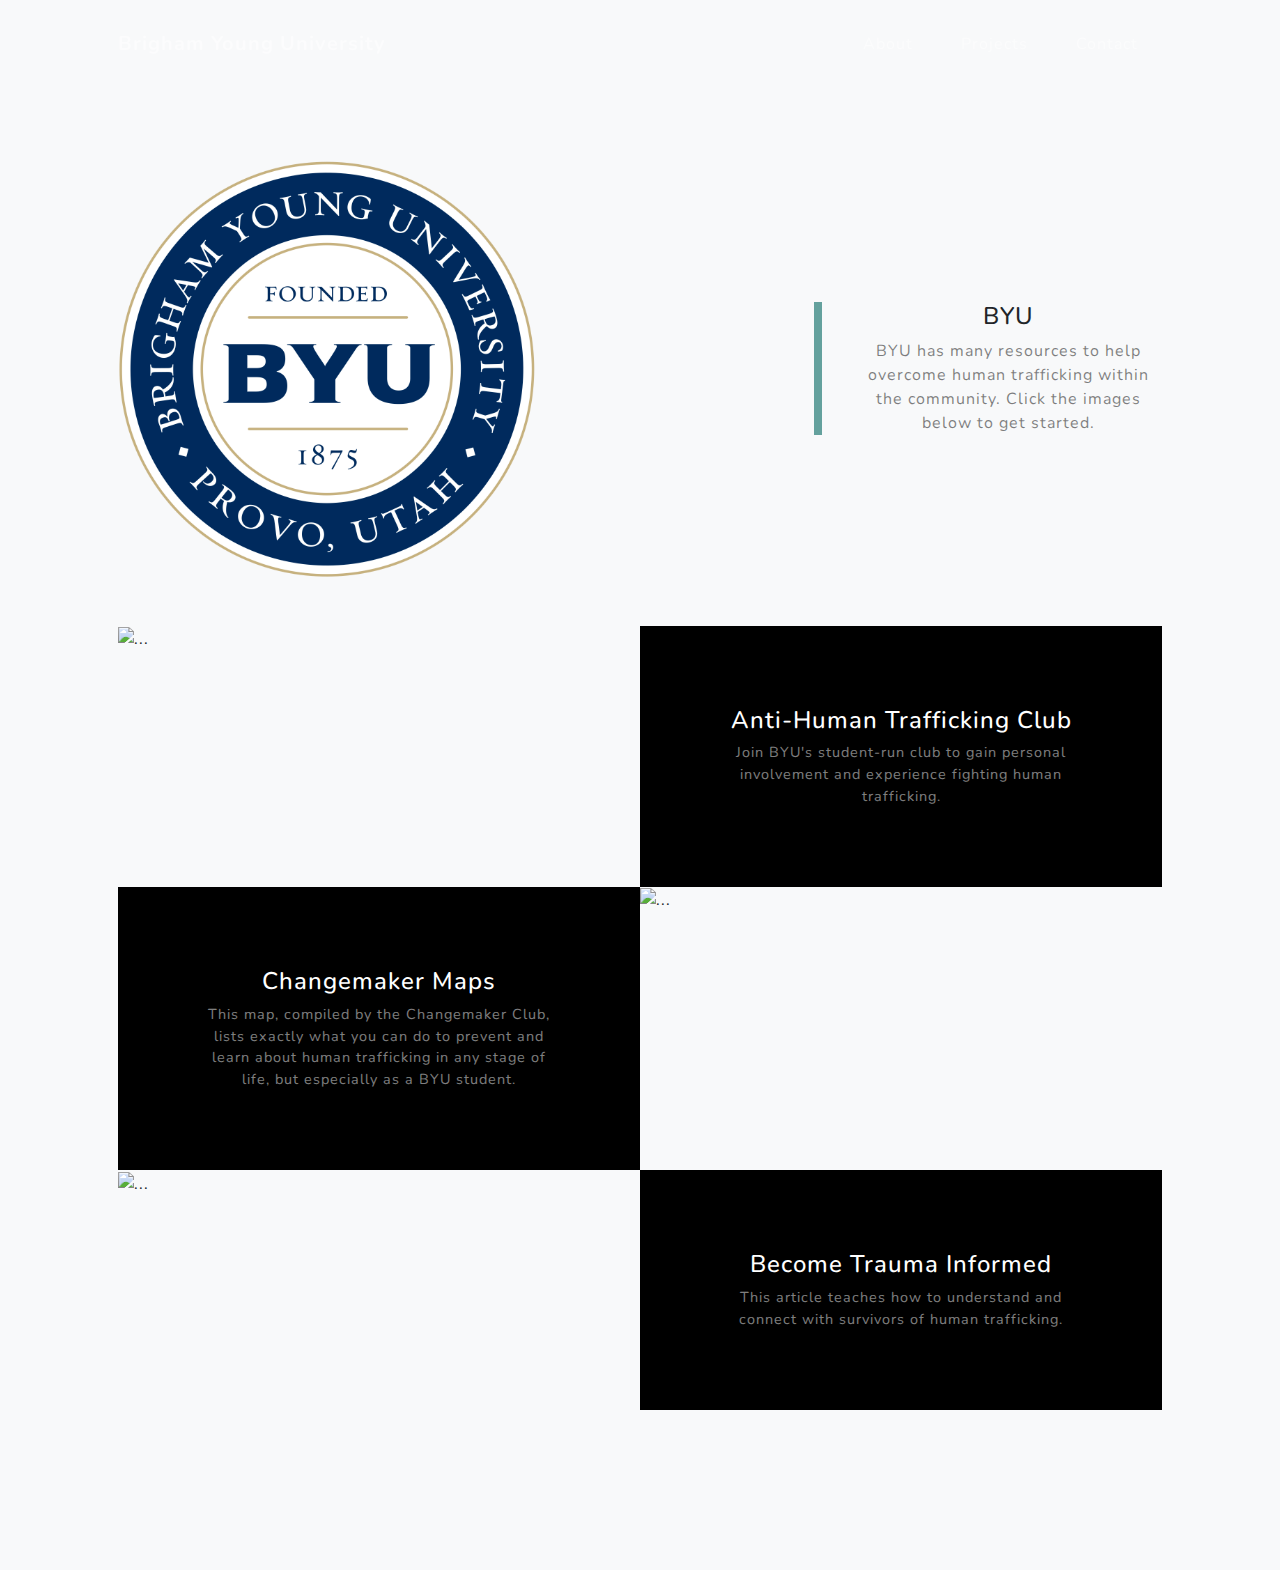
==== html/BYU.html @ d2949d3d "Add files via upload" ====
<!DOCTYPE html>
<html lang="en">
    <head>
        <meta charset="utf-8" />
        <meta name="viewport" content="width=device-width, initial-scale=1, shrink-to-fit=no" />
        <meta name="description" content="" />
        <meta name="author" content="" />
        <title>Projects- How to give</title>
        <link rel="icon" type="image/x-icon" href="../assets/favicon.ico" />
        <!-- Font Awesome icons (free version)-->
        <script src="https://use.fontawesome.com/releases/v6.3.0/js/all.js" crossorigin="anonymous"></script>
        <!-- Google fonts-->
        <link href="https://fonts.googleapis.com/css?family=Varela+Round" rel="stylesheet" />
        <link href="https://fonts.googleapis.com/css?family=Nunito:200,200i,300,300i,400,400i,600,600i,700,700i,800,800i,900,900i" rel="stylesheet" />
        <!-- Core theme CSS (includes Bootstrap)-->
        <link href="../css/styles.css" rel="stylesheet" />
    </head>
    <body>
      <!-- Navigation-->
      <nav class="navbar navbar-expand-lg navbar-light fixed-top" id="mainNav">
        <div class="container px-4 px-lg-5">
            <a class="navbar-brand" href="#page-top">Brigham Young University</a>
            <button class="navbar-toggler navbar-toggler-right" type="button" data-bs-toggle="collapse" data-bs-target="#navbarResponsive" aria-controls="navbarResponsive" aria-expanded="false" aria-label="Toggle navigation">
                Menu
                <i class="fas fa-bars"></i>
            </button>
            <div class="collapse navbar-collapse" id="navbarResponsive">
                <ul class="navbar-nav ms-auto">
                    <li class="nav-item"><a class="nav-link" href="../index.html">About</a></li>
                    <li class="nav-item"><a class="nav-link" href="projects.html">Projects</a></li>
                    <li class="nav-item"><a class="nav-link" href="contact.html">Contact</a></li>
                </ul>
            </div>
        </div>
    </nav>
    <section class="projects-section bg-light" id="projects">
        <div class="container px-4 px-lg-5">
            <!-- Featured Project Row-->
            <div class="row gx-0 mb-4 mb-lg-5 align-items-center">
                <div class="col-xl-8 col-lg-7"><img class="img-fluid mb-3 mb-lg-0" src="../assets/img/byu-logo.png" alt="..." width="60%" /></div>
                <div class="col-xl-4 col-lg-5">
                    <div class="featured-text text-center text-lg-left">
                        <h4>BYU</h4>
                        <p class="text-black-50 mb-0">BYU has many resources to help overcome human trafficking within the community. Click the images below to get started.</p>
                    </div>
                </div>
            </div>
         <!-- Project One Row-->
                <a href="https://clubs.byu.edu/link/Clubs/BYU-AHTC" target="_blank">
                    <div class="row gx-0 mb-5 mb-lg-0 justify-content-center">
                        <div class="col-lg-6"><img class="img-fluid" src="../assets/img/anti-traffick.png" width="100%" alt="..." /></div>
                        <div class="col-lg-6">
                            <div class="bg-black text-center h-100 project">
                                <div class="d-flex h-100">
                                    <div class="project-text w-100 my-auto text-center text-lg-left">
                                        <h4 class="text-white">Anti-Human Trafficking Club</h4>
                                        <p class="mb-0 text-white-50">Join BYU's student-run club to gain personal involvement and experience fighting human trafficking.</p>
                                    </div>
                                </div>
                            </div>
                        </div>
                    </div>
                </a>
                <!-- Project Two Row-->
                <a href="https://marriott.byu.edu/ballard/wp-content/uploads/sites/6/2015/05/Human-Trafficking-Issue-Map.pdf" target="_blank">
                <div class="row gx-0 justify-content-center">
                    <div class="col-lg-6"><img class="img-fluid" src="../assets/img/changemaker.png" width="100%" alt="..." /></div>
                    <div class="col-lg-6 order-lg-first">
                        <div class="bg-black text-center h-100 project">
                            <div class="d-flex h-100">
                                <div class="project-text w-100 my-auto text-center text-lg-right">
                                    <h4 class="text-white">Changemaker Maps</h4>
                                    <p class="mb-0 text-white-50">This map, compiled by the Changemaker Club, lists exactly what you can do to prevent and learn about human trafficking in any stage of life, but especially as a BYU student. </p>
                                </div>
                            </div>
                        </div>
                    </div>
                </div>
            </a>
                <!-- Project One Row-->
                <a href="https://universe.byu.edu/2021/11/18/anti-human-trafficking-activists-encourage-byu-students-to-become-trauma-informed/" target="_blank">
                    <div class="row gx-0 mb-5 mb-lg-0 justify-content-center">
                        <div class="col-lg-6"><img class="img-fluid" src="../assets/img/awareness.png" width="100%" alt="..." /></div>
                        <div class="col-lg-6">
                            <div class="bg-black text-center h-100 project">
                                <div class="d-flex h-100">
                                    <div class="project-text w-100 my-auto text-center text-lg-left">
                                        <h4 class="text-white">Become Trauma Informed</h4>
                                        <p class="mb-0 text-white-50">This article teaches how to understand and connect with survivors of human trafficking.</p>
                                    </div>
                                </div>
                            </div>
                        </div>
                    </div>
                </a>
        </section>
    </body>
</html>
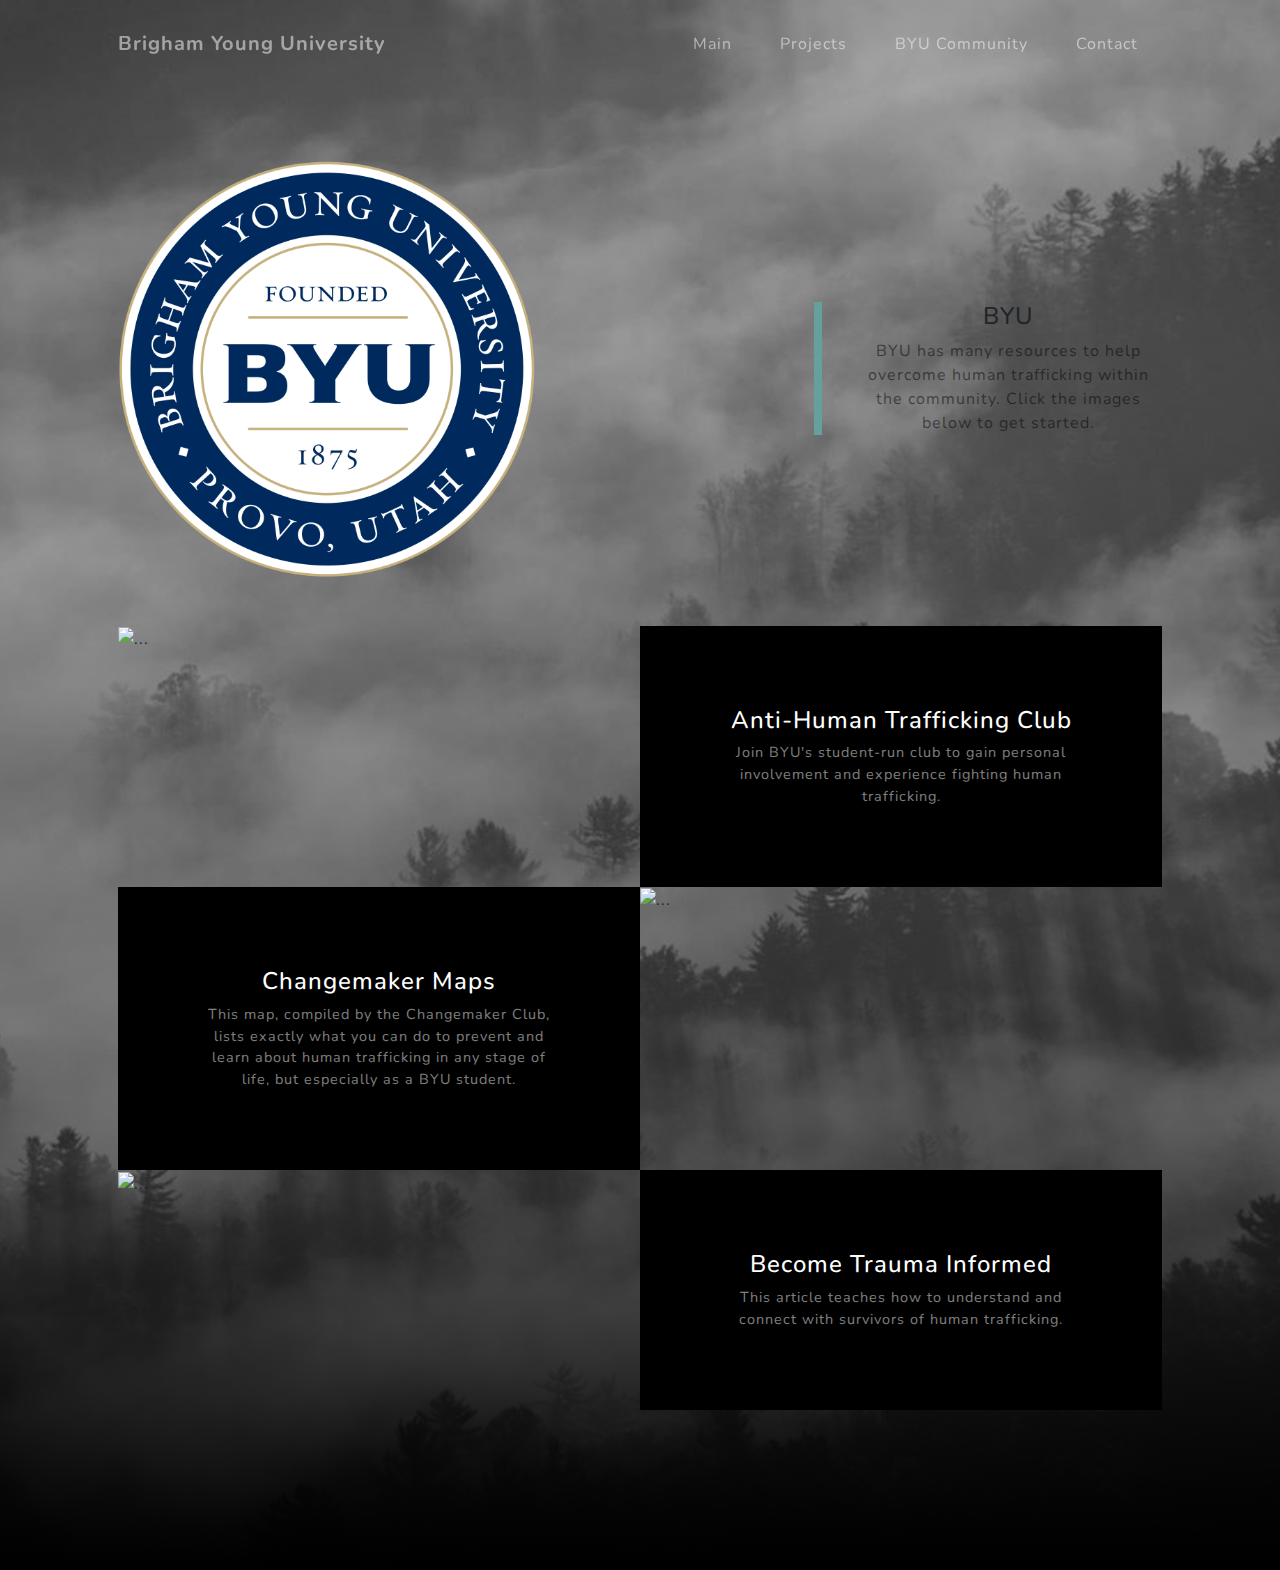
==== commit c498c4a8: "Updated links at the top of the pages." ====
--- a/html/BYU.html
+++ b/html/BYU.html
@@ -26,8 +26,9 @@
             </button>
             <div class="collapse navbar-collapse" id="navbarResponsive">
                 <ul class="navbar-nav ms-auto">
-                    <li class="nav-item"><a class="nav-link" href="../index.html">About</a></li>
+                    <li class="nav-item"><a class="nav-link" href="../index.html">Main</a></li>
                     <li class="nav-item"><a class="nav-link" href="projects.html">Projects</a></li>
+                    <li class="nav-item"><a class="nav-link" href="#">BYU Community</a></li>
                     <li class="nav-item"><a class="nav-link" href="contact.html">Contact</a></li>
                 </ul>
             </div>
@@ -48,7 +49,7 @@
          <!-- Project One Row-->
                 <a href="https://clubs.byu.edu/link/Clubs/BYU-AHTC" target="_blank">
                     <div class="row gx-0 mb-5 mb-lg-0 justify-content-center">
-                        <div class="col-lg-6"><img class="img-fluid" src="../assets/img/anti-traffick.png" width="100%" alt="..." /></div>
+                        <div class="col-lg-6"><img class="img-fluid" src="https://universe.byu.edu/wp-content/uploads/2021/11/IMG_3664-2.jpg" width="100%" alt="..." /></div>
                         <div class="col-lg-6">
                             <div class="bg-black text-center h-100 project">
                                 <div class="d-flex h-100">
@@ -64,7 +65,7 @@
                 <!-- Project Two Row-->
                 <a href="https://marriott.byu.edu/ballard/wp-content/uploads/sites/6/2015/05/Human-Trafficking-Issue-Map.pdf" target="_blank">
                 <div class="row gx-0 justify-content-center">
-                    <div class="col-lg-6"><img class="img-fluid" src="../assets/img/changemaker.png" width="100%" alt="..." /></div>
+                    <div class="col-lg-6"><img class="img-fluid" src="https://images.squarespace-cdn.com/content/v1/628d474d42a5fb5beca0c477/37a2ab98-52c8-41f5-9903-dc5e80f9decd/Be+A+Changemaker.png" width="100%" alt="..." /></div>
                     <div class="col-lg-6 order-lg-first">
                         <div class="bg-black text-center h-100 project">
                             <div class="d-flex h-100">
@@ -80,7 +81,7 @@
                 <!-- Project One Row-->
                 <a href="https://universe.byu.edu/2021/11/18/anti-human-trafficking-activists-encourage-byu-students-to-become-trauma-informed/" target="_blank">
                     <div class="row gx-0 mb-5 mb-lg-0 justify-content-center">
-                        <div class="col-lg-6"><img class="img-fluid" src="../assets/img/awareness.png" width="100%" alt="..." /></div>
+                        <div class="col-lg-6"><img class="img-fluid" src="https://ymcasm.org/wp-content/uploads/2021/05/stop-abuse-child-abuse-awareness-tshirt-felix.jpg" width="100%" alt="..." /></div>
                         <div class="col-lg-6">
                             <div class="bg-black text-center h-100 project">
                                 <div class="d-flex h-100">
